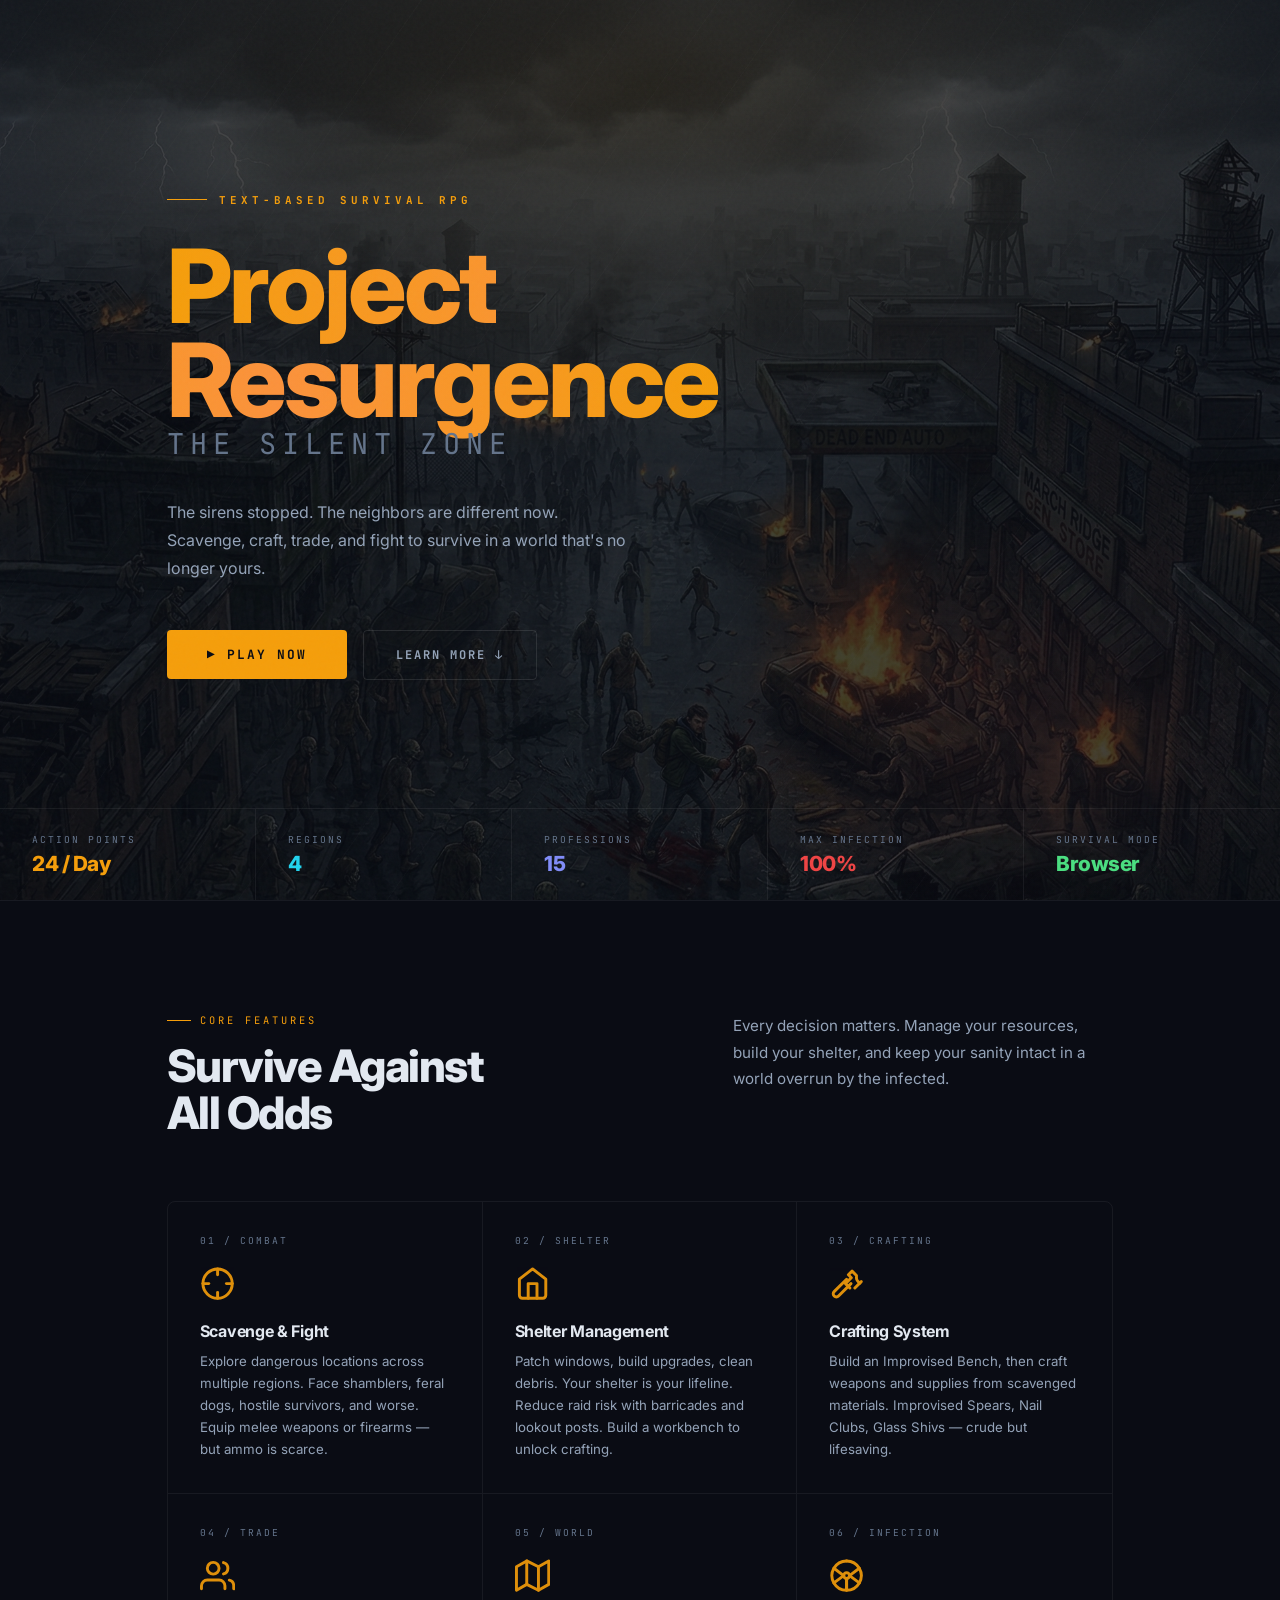
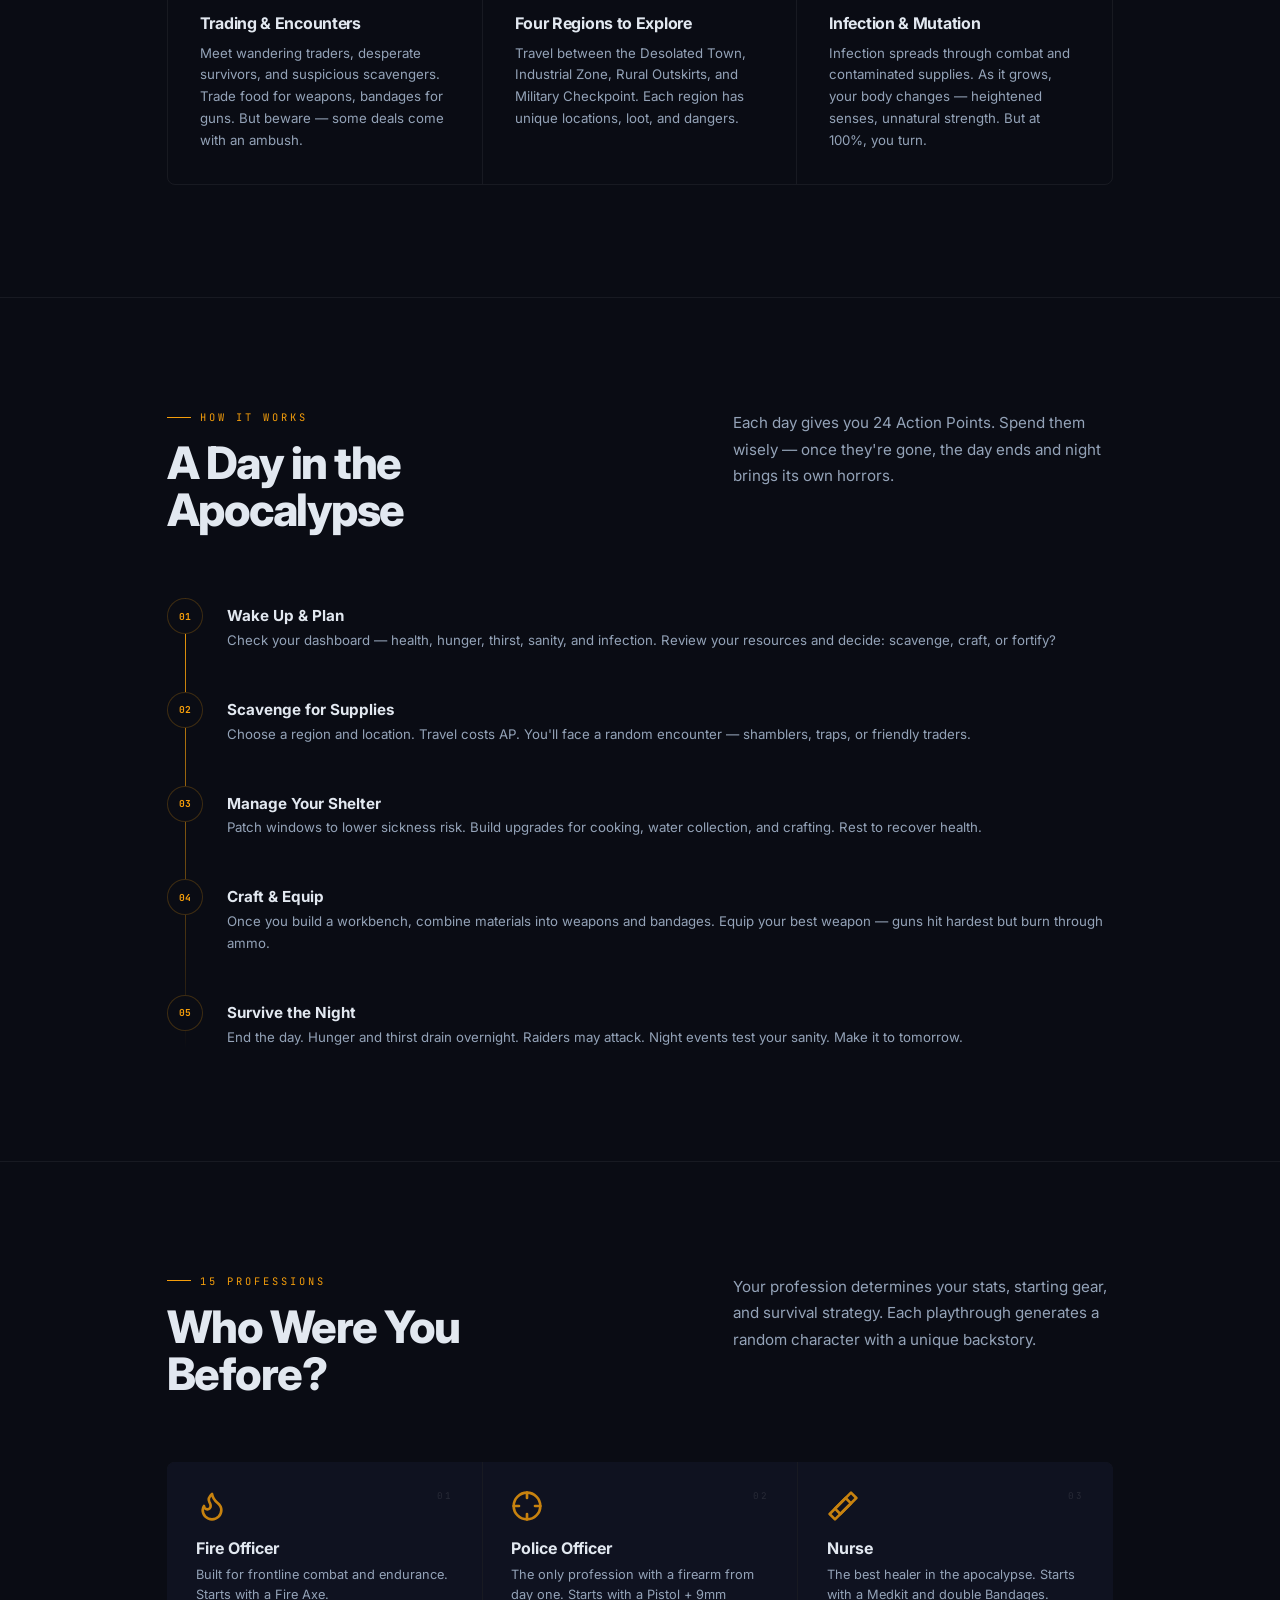
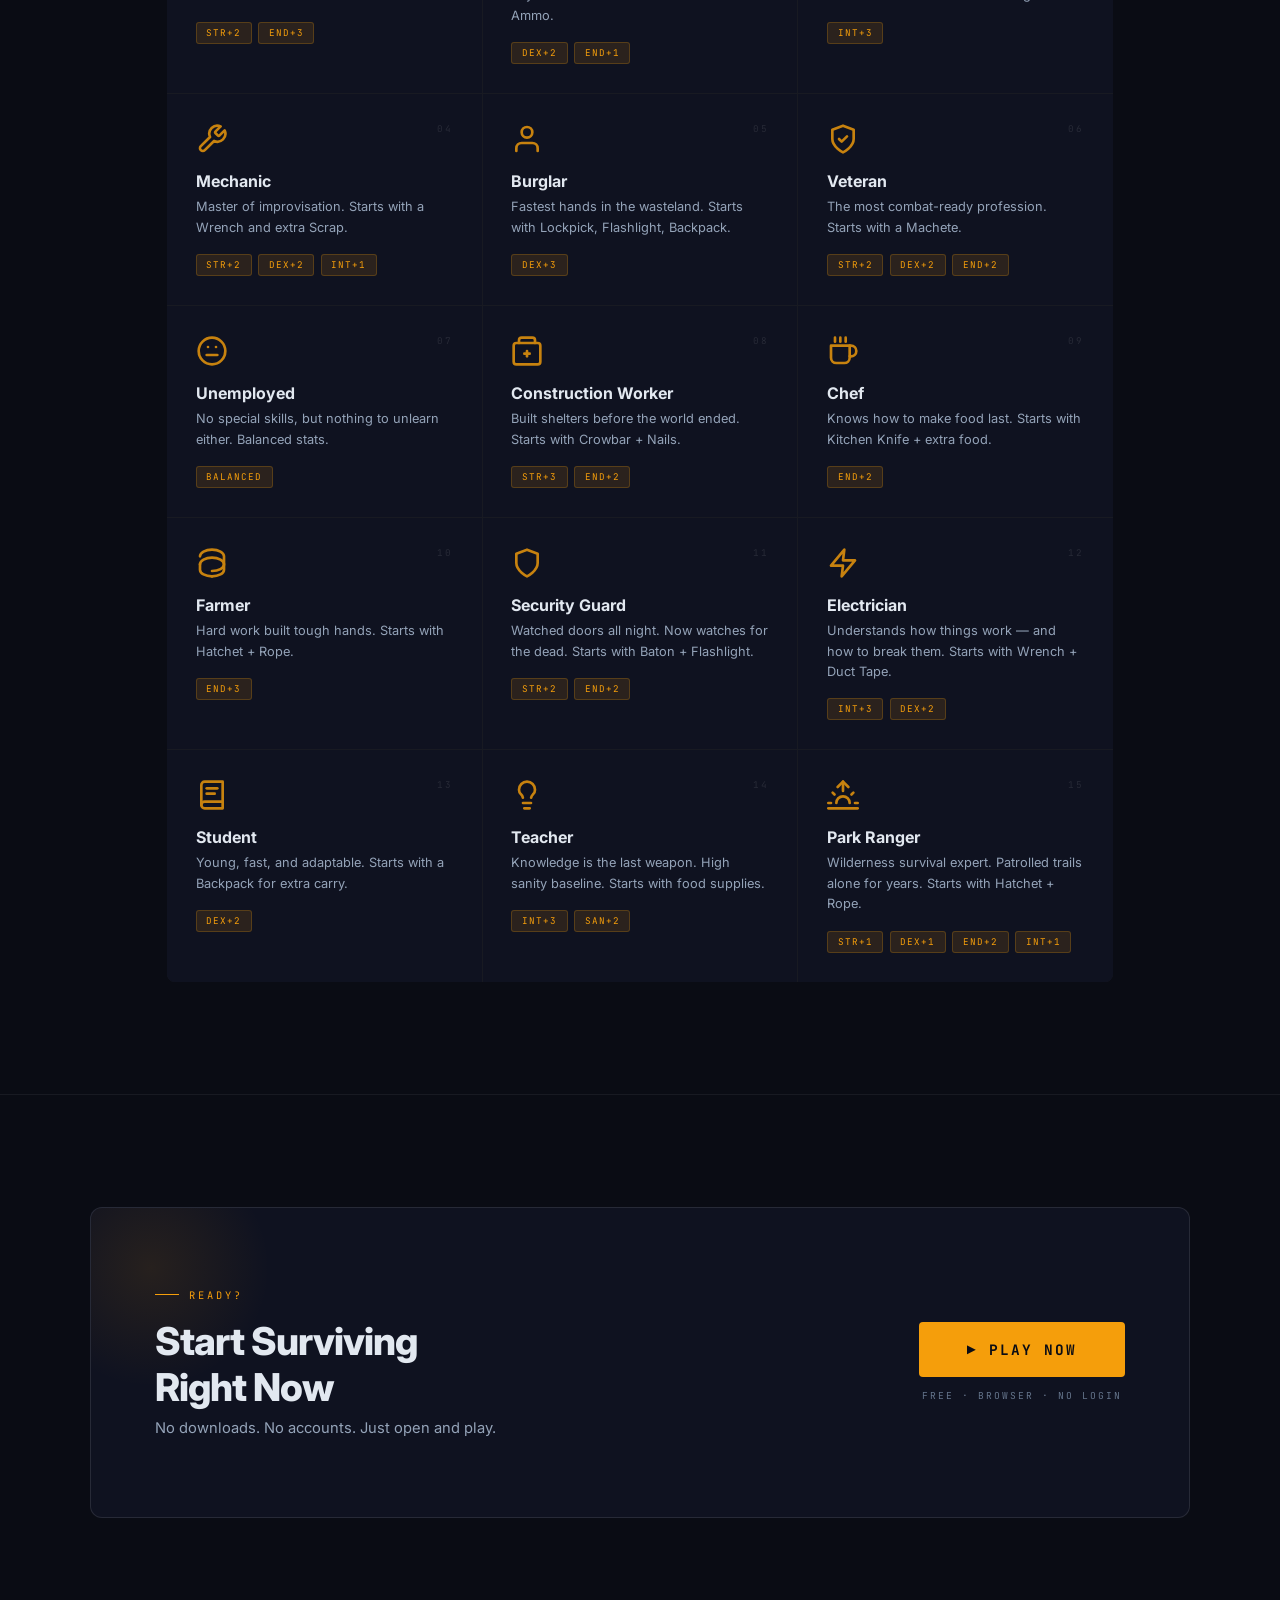
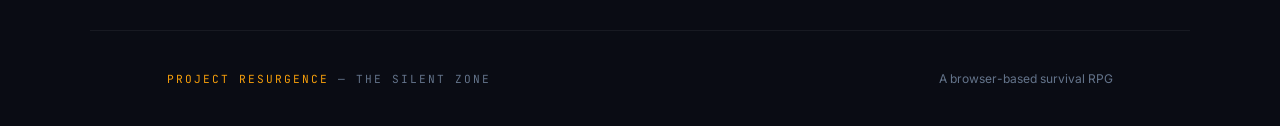
==== index.html @ 05649a19 "Initial commit" ====
<!DOCTYPE html>
<html lang="en">

<head>
  <meta charset="UTF-8">
  <meta name="viewport" content="width=device-width, initial-scale=1.0">
  <meta name="description"
    content="Project Resurgence: The Silent Zone — A text-based survival RPG set in a post-apocalyptic world. Scavenge, craft, trade, and survive.">
  <title>Project Resurgence: The Silent Zone</title>
  <link rel="icon"
    href="data:image/svg+xml,<svg xmlns='http://www.w3.org/2000/svg' viewBox='0 0 100 100'><text y='.9em' font-size='90' fill='%23f59e0b'>R</text></svg>">
  <link
    href="https://fonts.googleapis.com/css2?family=Inter:wght@300;400;500;600;700;800;900&family=JetBrains+Mono:wght@400;500;600&display=swap"
    rel="stylesheet">

  <style>
    *,
    *::before,
    *::after {
      box-sizing: border-box;
      margin: 0;
      padding: 0;
    }

    :root {
      --bg: #0a0c14;
      --bg-card: #0f1220;
      --bg-card2: #13172a;
      --text: #e2e8f0;
      --muted: #64748b;
      --sub: #94a3b8;
      --amber: #f59e0b;
      --amber-dim: rgba(245, 158, 11, 0.12);
      --amber-border: rgba(245, 158, 11, 0.22);
      --red: #ef4444;
      --green: #4ade80;
      --indigo: #818cf8;
      --cyan: #22d3ee;
      --border: rgba(255, 255, 255, 0.06);
      --border2: rgba(255, 255, 255, 0.1);
    }

    html {
      scroll-behavior: smooth;
    }

    body {
      font-family: 'Inter', -apple-system, sans-serif;
      background: var(--bg);
      color: var(--text);
      overflow-x: hidden;
    }

    /* ── NOISE OVERLAY ── */
    body::before {
      content: '';
      position: fixed;
      inset: 0;
      background-image: url("data:image/svg+xml,%3Csvg viewBox='0 0 256 256' xmlns='http://www.w3.org/2000/svg'%3E%3Cfilter id='n'%3E%3CfeTurbulence type='fractalNoise' baseFrequency='0.9' numOctaves='4' stitchTiles='stitch'/%3E%3C/filter%3E%3Crect width='100%25' height='100%25' filter='url(%23n)' opacity='1'/%3E%3C/svg%3E");
      opacity: 0.025;
      pointer-events: none;
      z-index: 9999;
    }

    /* ══════════════════════════════════════
       HERO
    ══════════════════════════════════════ */
    .hero {
      min-height: 100vh;
      display: grid;
      grid-template-rows: 1fr auto;
      position: relative;
      overflow: hidden;
      background: url('assets/banner.png') center center / cover no-repeat fixed;
    }

    .hero::before {
      content: '';
      position: absolute;
      inset: 0;
      background: rgba(10, 12, 20, 0.78);
      z-index: 0;
    }

    .hero>* {
      position: relative;
      z-index: 1;
    }

    /* Radial glow backdrop */
    .hero-glow {
      position: absolute;
      inset: 0;
      background:
        radial-gradient(ellipse 80% 60% at 50% 10%, rgba(245, 158, 11, 0.08) 0%, transparent 70%),
        radial-gradient(ellipse 40% 40% at 80% 80%, rgba(239, 68, 68, 0.04) 0%, transparent 60%);
      pointer-events: none;
    }

    /* Diagonal scan-line decoration */
    .hero-lines {
      position: absolute;
      inset: 0;
      background-image: repeating-linear-gradient(-55deg,
          transparent,
          transparent 60px,
          rgba(255, 255, 255, 0.012) 60px,
          rgba(255, 255, 255, 0.012) 61px);
      pointer-events: none;
    }

    .hero-inner {
      display: flex;
      flex-direction: column;
      justify-content: center;
      align-items: flex-start;
      padding: 8rem 6vw 4rem;
      position: relative;
      z-index: 1;
      max-width: 1100px;
      width: 100%;
      margin: 0 auto;
    }

    .hero-eyebrow {
      display: flex;
      align-items: center;
      gap: 0.75rem;
      margin-bottom: 2rem;
      opacity: 0;
      animation: fadeUp 0.7s ease 0.1s forwards;
    }

    .eyebrow-line {
      width: 40px;
      height: 1px;
      background: var(--amber);
    }

    .eyebrow-text {
      font-family: 'JetBrains Mono', monospace;
      font-size: 0.68rem;
      font-weight: 700;
      letter-spacing: 4px;
      text-transform: uppercase;
      color: var(--amber);
    }

    .hero-title {
      font-family: 'Inter', -apple-system, sans-serif;
      font-size: clamp(3.5rem, 8vw, 7.5rem);
      font-weight: 800;
      line-height: 0.92;
      letter-spacing: -3px;
      margin-bottom: 0.5rem;
      opacity: 0;
      animation: fadeUp 0.8s ease 0.2s forwards;
    }

    .hero-title .line-amber {
      background: linear-gradient(90deg, #f59e0b, #fb923c 50%, #f59e0b);
      -webkit-background-clip: text;
      -webkit-text-fill-color: transparent;
      background-clip: text;
    }

    .hero-title .line-sub {
      display: block;

      font-family: 'JetBrains Mono', monospace;
      font-style: normal;
      font-size: 0.28em;
      font-weight: 400;
      letter-spacing: 6px;
      text-transform: uppercase;
      color: var(--muted);
      -webkit-text-fill-color: var(--muted);
      margin-top: 0.15em;
    }

    .hero-body {
      max-width: 480px;
      color: var(--sub);
      font-size: 1rem;
      line-height: 1.75;
      margin: 2rem 0 3rem;
      font-weight: 400;
      opacity: 0;
      animation: fadeUp 0.8s ease 0.35s forwards;
    }

    .hero-actions {
      display: flex;
      gap: 1rem;
      align-items: center;
      flex-wrap: wrap;
      opacity: 0;
      animation: fadeUp 0.8s ease 0.5s forwards;
    }

    .btn-primary {
      font-family: 'JetBrains Mono', monospace;
      font-size: 0.8rem;
      font-weight: 700;
      letter-spacing: 2px;
      text-transform: uppercase;
      padding: 1rem 2.5rem;
      background: var(--amber);
      color: #0a0c14;
      border: none;
      border-radius: 4px;
      cursor: pointer;
      text-decoration: none;
      display: inline-flex;
      align-items: center;
      gap: 0.6rem;
      transition: all 0.2s ease;
      box-shadow: 0 0 0 0 rgba(245, 158, 11, 0.4);
    }

    .btn-primary:hover {
      background: #fbbf24;
      box-shadow: 0 0 30px rgba(245, 158, 11, 0.3);
      transform: translateY(-1px);
    }

    .btn-ghost {
      font-family: 'JetBrains Mono', monospace;
      font-size: 0.75rem;
      font-weight: 700;
      letter-spacing: 2px;
      text-transform: uppercase;
      padding: 1rem 2rem;
      background: transparent;
      color: var(--sub);
      border: 1px solid var(--border2);
      border-radius: 4px;
      cursor: pointer;
      text-decoration: none;
      transition: all 0.2s ease;
    }

    .btn-ghost:hover {
      border-color: var(--amber-border);
      color: var(--amber);
    }

    /* Hero stat strip */
    .hero-stats {
      position: relative;
      z-index: 1;
      border-top: 1px solid var(--border);
      display: grid;
      grid-template-columns: repeat(5, 1fr);
      opacity: 0;
      animation: fadeUp 0.8s ease 0.65s forwards;
    }

    .hstat {
      padding: 1.5rem 2rem;
      border-right: 1px solid var(--border);
      display: flex;
      flex-direction: column;
      gap: 0.3rem;
    }

    .hstat:last-child {
      border-right: none;
    }

    .hstat-label {
      font-family: 'JetBrains Mono', monospace;
      font-size: 0.6rem;
      letter-spacing: 2px;
      text-transform: uppercase;
      color: var(--muted);
    }

    .hstat-val {
      font-size: 1.3rem;
      font-weight: 800;
      letter-spacing: -0.5px;
    }

    .hstat-val.amber {
      color: var(--amber);
    }

    .hstat-val.red {
      color: var(--red);
    }

    .hstat-val.indigo {
      color: var(--indigo);
    }

    .hstat-val.green {
      color: var(--green);
    }

    .hstat-val.cyan {
      color: var(--cyan);
    }

    /* ── BIG DIVIDER NUMBER ── */
    .section-number {
      font-family: 'Inter', -apple-system, sans-serif;
      font-size: clamp(5rem, 10vw, 9rem);
      font-weight: 800;
      color: rgba(255, 255, 255, 0.025);
      letter-spacing: -4px;
      line-height: 1;
      pointer-events: none;
      user-select: none;
    }

    /* ══════════════════════════════════════
       SECTION BASE
    ══════════════════════════════════════ */
    .section {
      padding: 7rem 6vw;
      max-width: 1100px;
      margin: 0 auto;
    }

    .section-head {
      display: flex;
      align-items: flex-start;
      justify-content: space-between;
      gap: 3rem;
      margin-bottom: 4rem;
    }

    .section-head-left {
      flex: 1;
    }

    .section-label {
      font-family: 'JetBrains Mono', monospace;
      font-size: 0.65rem;
      letter-spacing: 3px;
      text-transform: uppercase;
      color: var(--amber);
      display: flex;
      align-items: center;
      gap: 0.6rem;
      margin-bottom: 1rem;
    }

    .section-label::before {
      content: '';
      display: inline-block;
      width: 24px;
      height: 1px;
      background: var(--amber);
    }

    .section-title {
      font-size: clamp(1.8rem, 3.5vw, 2.8rem);
      font-weight: 800;
      letter-spacing: -1.5px;
      line-height: 1.05;
    }

    .section-desc {
      color: var(--sub);
      font-size: 0.95rem;
      line-height: 1.75;
      max-width: 380px;
      font-weight: 400;
    }

    .full-divider {
      height: 1px;
      background: var(--border);
      width: 100%;
    }

    /* ══════════════════════════════════════
       FEATURES
    ══════════════════════════════════════ */
    .features-grid {
      display: grid;
      grid-template-columns: repeat(3, 1fr);
      gap: 0;
      border: 1px solid var(--border);
      border-radius: 8px;
      overflow: hidden;
    }

    .feat-card {
      padding: 2rem;
      border-right: 1px solid var(--border);
      border-bottom: 1px solid var(--border);
      position: relative;
      transition: background 0.25s ease;
      overflow: hidden;
    }

    .feat-card:hover {
      background: var(--bg-card2);
    }

    .feat-card:nth-child(3n) {
      border-right: none;
    }

    .feat-card:nth-child(4),
    .feat-card:nth-child(5),
    .feat-card:nth-child(6) {
      border-bottom: none;
    }

    .feat-card::after {
      content: '';
      position: absolute;
      top: 0;
      left: 0;
      right: 0;
      height: 2px;
      background: linear-gradient(90deg, var(--amber), transparent);
      transform: scaleX(0);
      transform-origin: left;
      transition: transform 0.3s ease;
    }

    .feat-card:hover::after {
      transform: scaleX(1);
    }

    .feat-num {
      font-family: 'JetBrains Mono', monospace;
      font-size: 0.6rem;
      color: var(--muted);
      letter-spacing: 2px;
      margin-bottom: 1.2rem;
    }

    .feat-icon {
      width: 2.2rem;
      height: 2.2rem;
      margin-bottom: 1rem;
      color: var(--amber);
      opacity: 0.9;
    }

    .feat-title {
      font-size: 1rem;
      font-weight: 700;
      letter-spacing: -0.3px;
      margin-bottom: 0.6rem;
    }

    .feat-body {
      font-size: 0.83rem;
      color: var(--sub);
      line-height: 1.65;
      font-weight: 400;
    }

    /* ══════════════════════════════════════
       HOW IT WORKS – TIMELINE
    ══════════════════════════════════════ */
    .how-wrap {
      display: block;
    }

    .timeline {
      display: flex;
      flex-direction: column;
      position: relative;
    }

    .timeline::before {
      content: '';
      position: absolute;
      left: 18px;
      top: 0;
      bottom: 0;
      width: 1px;
      background: linear-gradient(to bottom, var(--amber), transparent);
    }

    .tl-item {
      display: flex;
      gap: 1.5rem;
      padding-bottom: 2.5rem;
      position: relative;
    }

    .tl-item:last-child {
      padding-bottom: 0;
    }

    .tl-dot {
      width: 36px;
      height: 36px;
      border-radius: 50%;
      border: 1px solid var(--amber-border);
      background: var(--bg);
      display: flex;
      align-items: center;
      justify-content: center;
      flex-shrink: 0;
      font-family: 'JetBrains Mono', monospace;
      font-size: 0.6rem;
      font-weight: 700;
      color: var(--amber);
      position: relative;
      z-index: 1;
    }

    .tl-body h4 {
      font-size: 0.95rem;
      font-weight: 700;
      margin-bottom: 0.3rem;
      padding-top: 0.5rem;
    }

    .tl-body p {
      font-size: 0.83rem;
      color: var(--sub);
      line-height: 1.65;
      font-weight: 400;
    }

    /* AP display */
    .ap-panel {
      background: var(--bg-card);
      border: 1px solid var(--border);
      border-radius: 8px;
      padding: 2.5rem;
    }

    .ap-label {
      font-family: 'JetBrains Mono', monospace;
      font-size: 0.62rem;
      letter-spacing: 3px;
      color: var(--muted);
      text-transform: uppercase;
      margin-bottom: 1rem;
    }

    .ap-title {
      font-size: 1.2rem;
      font-weight: 800;
      margin-bottom: 0.4rem;
    }

    .ap-sub {
      font-size: 0.82rem;
      color: var(--sub);
      margin-bottom: 2rem;
      font-weight: 400;
    }

    .ap-bar-wrap {
      background: rgba(255, 255, 255, 0.05);
      border-radius: 4px;
      height: 6px;
      overflow: hidden;
      margin-bottom: 0.5rem;
    }

    .ap-bar {
      height: 100%;
      border-radius: 4px;
      background: linear-gradient(90deg, var(--amber), #fb923c);
      animation: shrink 6s ease-in-out infinite alternate;
    }

    @keyframes shrink {
      from {
        width: 100%;
      }

      to {
        width: 20%;
      }
    }

    .ap-bar-meta {
      display: flex;
      justify-content: space-between;
      font-family: 'JetBrains Mono', monospace;
      font-size: 0.65rem;
      color: var(--muted);
      margin-bottom: 2rem;
    }

    .stat-rows {
      display: flex;
      flex-direction: column;
      gap: 0.9rem;
    }

    .stat-row {
      display: flex;
      align-items: center;
      justify-content: space-between;
      gap: 1rem;
    }

    .stat-row-name {
      font-size: 0.8rem;
      color: var(--sub);
      display: flex;
      align-items: center;
      gap: 0.5rem;
      min-width: 80px;
    }

    .stat-pip {
      width: 6px;
      height: 6px;
      border-radius: 50%;
    }

    .stat-pip.health {
      background: var(--red);
    }

    .stat-pip.hunger {
      background: #fb923c;
    }

    .stat-pip.thirst {
      background: var(--cyan);
    }

    .stat-pip.sanity {
      background: var(--indigo);
    }

    .stat-pip.infect {
      background: var(--green);
    }

    .stat-mini-bar {
      flex: 1;
      height: 3px;
      background: rgba(255, 255, 255, 0.05);
      border-radius: 2px;
      overflow: hidden;
    }

    .stat-mini-fill {
      height: 100%;
      border-radius: 2px;
      transition: width 0.4s ease;
    }

    .fill-health {
      background: var(--red);
      width: 72%;
    }

    .fill-hunger {
      background: #fb923c;
      width: 45%;
    }

    .fill-thirst {
      background: var(--cyan);
      width: 60%;
    }

    .fill-sanity {
      background: var(--indigo);
      width: 88%;
    }

    .fill-infect {
      background: var(--green);
      width: 15%;
    }

    .stat-val-small {
      font-family: 'JetBrains Mono', monospace;
      font-size: 0.68rem;
      color: var(--muted);
      min-width: 36px;
      text-align: right;
    }

    /* ══════════════════════════════════════
       PROFESSIONS
    ══════════════════════════════════════ */
    .prof-grid {
      display: grid;
      grid-template-columns: repeat(3, 1fr);
      gap: 1px;
      background: var(--border);
      border-radius: 8px;
      overflow: hidden;
    }

    .prof-card {
      background: var(--bg-card);
      padding: 1.8rem;
      transition: background 0.2s ease;
      position: relative;
    }

    .prof-card:hover {
      background: var(--bg-card2);
    }

    .prof-card-top {
      display: flex;
      justify-content: space-between;
      align-items: flex-start;
      margin-bottom: 1rem;
    }

    .prof-icon {
      width: 2rem;
      height: 2rem;
      color: var(--amber);
      opacity: 0.8;
    }

    .prof-num {
      font-family: 'JetBrains Mono', monospace;
      font-size: 0.58rem;
      letter-spacing: 2px;
      color: var(--border2);
    }

    .prof-name {
      font-size: 1rem;
      font-weight: 700;
      margin-bottom: 0.4rem;
    }

    .prof-desc {
      font-size: 0.8rem;
      color: var(--sub);
      line-height: 1.6;
      font-weight: 400;
    }

    .prof-tags {
      display: flex;
      flex-wrap: wrap;
      gap: 0.4rem;
      margin-top: 1rem;
    }

    .prof-tag {
      font-family: 'JetBrains Mono', monospace;
      font-size: 0.58rem;
      padding: 0.25rem 0.6rem;
      border-radius: 3px;
      background: var(--amber-dim);
      border: 1px solid var(--amber-border);
      color: var(--amber);
      letter-spacing: 1px;
    }

    .prof-more {
      font-size: 0.8rem;
      color: var(--muted);
      font-family: 'JetBrains Mono', monospace;
      font-style: normal;
      margin-top: 1.5rem;
      padding: 1rem 1.5rem;
      border: 1px dashed var(--border2);
      border-radius: 6px;
      text-align: center;
      font-weight: 400;
    }

    /* ══════════════════════════════════════
       CTA
    ══════════════════════════════════════ */
    .cta-wrap {
      margin: 0 6vw 7rem;
      max-width: 1100px;
      margin-left: auto;
      margin-right: auto;
      background: var(--bg-card);
      border: 1px solid var(--border2);
      border-radius: 12px;
      padding: 5rem 4rem;
      display: flex;
      align-items: center;
      justify-content: space-between;
      gap: 3rem;
      position: relative;
      overflow: hidden;
    }

    .cta-wrap::before {
      content: '';
      position: absolute;
      top: -60px;
      left: -60px;
      width: 240px;
      height: 240px;
      border-radius: 50%;
      background: radial-gradient(circle, rgba(245, 158, 11, 0.1) 0%, transparent 70%);
      pointer-events: none;
    }

    .cta-left {
      position: relative;
      z-index: 1;
    }

    .cta-title {
      font-size: clamp(1.8rem, 3vw, 2.5rem);
      font-weight: 800;
      letter-spacing: -1px;
      margin-bottom: 0.6rem;
    }

    .cta-sub {
      font-size: 0.92rem;
      color: var(--sub);
      font-weight: 400;
    }

    .cta-right {
      position: relative;
      z-index: 1;
      flex-shrink: 0;
    }

    .cta-badge {
      font-family: 'JetBrains Mono', monospace;
      font-size: 0.6rem;
      letter-spacing: 2px;
      color: var(--muted);
      text-align: center;
      margin-top: 0.8rem;
      text-transform: uppercase;
    }

    /* ══════════════════════════════════════
       FOOTER
    ══════════════════════════════════════ */
    footer {
      border-top: 1px solid var(--border);
      padding: 2.5rem 6vw;
      display: flex;
      align-items: center;
      justify-content: space-between;
      max-width: 1100px;
      margin: 0 auto;
    }

    .footer-brand {
      font-family: 'JetBrains Mono', monospace;
      font-size: 0.7rem;
      color: var(--muted);
      letter-spacing: 2px;
    }

    .footer-brand span {
      color: var(--amber);
    }

    .footer-note {
      font-size: 0.75rem;
      color: var(--muted);
      font-weight: 400;
    }

    /* ══════════════════════════════════════
       ANIMATIONS
    ══════════════════════════════════════ */
    @keyframes fadeUp {
      from {
        opacity: 0;
        transform: translateY(20px);
      }

      to {
        opacity: 1;
        transform: translateY(0);
      }
    }

    /* Responsive styles are in css/mobile-style.css */
  </style>
</head>

<body>

  <!-- ═══════ HERO ═══════ -->
  <section class="hero">
    <div class="hero-glow"></div>
    <div class="hero-lines"></div>

    <div class="hero-inner">
      <div class="hero-eyebrow">
        <span class="eyebrow-line"></span>
        <span class="eyebrow-text">Text-Based Survival RPG</span>
      </div>

      <h1 class="hero-title">
        <span class="line-amber">Project<br>Resurgence</span>
        <span class="line-sub">The Silent Zone</span>
      </h1>

      <p class="hero-body">
        The sirens stopped. The neighbors are different now.<br>
        Scavenge, craft, trade, and fight to survive in a world that's no longer yours.
      </p>

      <div class="hero-actions">
        <a href="game.html" class="btn-primary">▶ Play Now</a>
        <a href="#features" class="btn-ghost">Learn More ↓</a>
      </div>
    </div>

    <div class="hero-stats">
      <div class="hstat">
        <span class="hstat-label">Action Points</span>
        <span class="hstat-val amber">24 / Day</span>
      </div>
      <div class="hstat">
        <span class="hstat-label">Regions</span>
        <span class="hstat-val cyan">4</span>
      </div>
      <div class="hstat">
        <span class="hstat-label">Professions</span>
        <span class="hstat-val indigo">15</span>
      </div>
      <div class="hstat">
        <span class="hstat-label">Max Infection</span>
        <span class="hstat-val red">100%</span>
      </div>
      <div class="hstat">
        <span class="hstat-label">Survival Mode</span>
        <span class="hstat-val green">Browser</span>
      </div>
    </div>
  </section>

  <!-- ═══════ FEATURES ═══════ -->
  <div class="full-divider"></div>
  <section class="section" id="features">
    <div class="section-head">
      <div class="section-head-left">
        <div class="section-label">Core Features</div>
        <h2 class="section-title">Survive Against<br>All Odds</h2>
      </div>
      <p class="section-desc">Every decision matters. Manage your resources, build your shelter, and keep your sanity
        intact in a world overrun by the infected.</p>
    </div>

    <div class="features-grid">
      <!-- 1 -->
      <div class="feat-card">
        <div class="feat-num">01 / COMBAT</div>
        <svg class="feat-icon" viewBox="0 0 24 24" fill="none" stroke="currentColor" stroke-width="2"
          stroke-linecap="round" stroke-linejoin="round">
          <circle cx="12" cy="12" r="10" />
          <line x1="22" y1="12" x2="18" y2="12" />
          <line x1="6" y1="12" x2="2" y2="12" />
          <line x1="12" y1="6" x2="12" y2="2" />
          <line x1="12" y1="22" x2="12" y2="18" />
        </svg>
        <div class="feat-title">Scavenge & Fight</div>
        <p class="feat-body">Explore dangerous locations across multiple regions. Face shamblers, feral dogs, hostile
          survivors, and worse. Equip melee weapons or firearms — but ammo is scarce.</p>
      </div>
      <!-- 2 -->
      <div class="feat-card">
        <div class="feat-num">02 / SHELTER</div>
        <svg class="feat-icon" viewBox="0 0 24 24" fill="none" stroke="currentColor" stroke-width="2"
          stroke-linecap="round" stroke-linejoin="round">
          <path d="M3 9l9-7 9 7v11a2 2 0 0 1-2 2H5a2 2 0 0 1-2-2z" />
          <polyline points="9 22 9 12 15 12 15 22" />
        </svg>
        <div class="feat-title">Shelter Management</div>
        <p class="feat-body">Patch windows, build upgrades, clean debris. Your shelter is your lifeline. Reduce raid
          risk with barricades and lookout posts. Build a workbench to unlock crafting.</p>
      </div>
      <!-- 3 -->
      <div class="feat-card">
        <div class="feat-num">03 / CRAFTING</div>
        <svg class="feat-icon" viewBox="0 0 24 24" fill="none" stroke="currentColor" stroke-width="2"
          stroke-linecap="round" stroke-linejoin="round">
          <path d="M15 12l-8.5 8.5c-.83.83-2.17.83-3 0a2.12 2.12 0 0 1 0-3L12 9" />
          <path d="M17.64 15L22 10.64" />
          <path d="M20.91 11.7l-1.25-1.25c-.6-.6-.93-1.4-.93-2.25V6.5l-3-3-2.5 2.5 2 2-4 4 3 3" />
        </svg>
        <div class="feat-title">Crafting System</div>
        <p class="feat-body">Build an Improvised Bench, then craft weapons and supplies from scavenged materials.
          Improvised Spears, Nail Clubs, Glass Shivs — crude but lifesaving.</p>
      </div>
      <!-- 4 -->
      <div class="feat-card">
        <div class="feat-num">04 / TRADE</div>
        <svg class="feat-icon" viewBox="0 0 24 24" fill="none" stroke="currentColor" stroke-width="2"
          stroke-linecap="round" stroke-linejoin="round">
          <path d="M17 21v-2a4 4 0 0 0-4-4H5a4 4 0 0 0-4 4v2" />
          <circle cx="9" cy="7" r="4" />
          <path d="M23 21v-2a4 4 0 0 0-3-3.87" />
          <path d="M16 3.13a4 4 0 0 1 0 7.75" />
        </svg>
        <div class="feat-title">Trading & Encounters</div>
        <p class="feat-body">Meet wandering traders, desperate survivors, and suspicious scavengers. Trade food for
          weapons, bandages for guns. But beware — some deals come with an ambush.</p>
      </div>
      <!-- 5 -->
      <div class="feat-card">
        <div class="feat-num">05 / WORLD</div>
        <svg class="feat-icon" viewBox="0 0 24 24" fill="none" stroke="currentColor" stroke-width="2"
          stroke-linecap="round" stroke-linejoin="round">
          <polygon points="1 6 1 22 8 18 16 22 23 18 23 2 16 6 8 2 1 6" />
          <line x1="8" y1="2" x2="8" y2="18" />
          <line x1="16" y1="6" x2="16" y2="22" />
        </svg>
        <div class="feat-title">Four Regions to Explore</div>
        <p class="feat-body">Travel between the Desolated Town, Industrial Zone, Rural Outskirts, and Military
          Checkpoint. Each region has unique locations, loot, and dangers.</p>
      </div>
      <!-- 6 -->
      <div class="feat-card">
        <div class="feat-num">06 / INFECTION</div>
        <svg class="feat-icon" viewBox="0 0 24 24" fill="none" stroke="currentColor" stroke-width="2"
          stroke-linecap="round" stroke-linejoin="round">
          <circle cx="12" cy="12" r="2" />
          <path d="M12 2a10 10 0 0 1 8.66 5L14 12" />
          <path d="M12 2a10 10 0 0 0-8.66 5L10 12" />
          <path d="M3.34 7A10 10 0 0 0 3.34 17l6.66-5" />
          <path d="M20.66 7a10 10 0 0 1 0 10L14 12" />
          <path d="M3.34 17A10 10 0 0 0 12 22l0-7.5" />
          <path d="M20.66 17A10 10 0 0 1 12 22l0-7.5" />
        </svg>
        <div class="feat-title">Infection & Mutation</div>
        <p class="feat-body">Infection spreads through combat and contaminated supplies. As it grows, your body changes
          — heightened senses, unnatural strength. But at 100%, you turn.</p>
      </div>
    </div>
  </section>

  <!-- ═══════ HOW IT WORKS ═══════ -->
  <div class="full-divider"></div>
  <section class="section" id="how-it-works">
    <div class="section-head">
      <div class="section-head-left">
        <div class="section-label">How It Works</div>
        <h2 class="section-title">A Day in the<br>Apocalypse</h2>
      </div>
      <p class="section-desc">Each day gives you 24 Action Points. Spend them wisely — once they're gone, the day ends
        and night brings its own horrors.</p>
    </div>

    <div class="how-wrap">
      <div class="timeline">
        <div class="tl-item">
          <div class="tl-dot">01</div>
          <div class="tl-body">
            <h4>Wake Up & Plan</h4>
            <p>Check your dashboard — health, hunger, thirst, sanity, and infection. Review your resources and decide:
              scavenge, craft, or fortify?</p>
          </div>
        </div>
        <div class="tl-item">
          <div class="tl-dot">02</div>
          <div class="tl-body">
            <h4>Scavenge for Supplies</h4>
            <p>Choose a region and location. Travel costs AP. You'll face a random encounter — shamblers, traps, or
              friendly traders.</p>
          </div>
        </div>
        <div class="tl-item">
          <div class="tl-dot">03</div>
          <div class="tl-body">
            <h4>Manage Your Shelter</h4>
            <p>Patch windows to lower sickness risk. Build upgrades for cooking, water collection, and crafting. Rest to
              recover health.</p>
          </div>
        </div>
        <div class="tl-item">
          <div class="tl-dot">04</div>
          <div class="tl-body">
            <h4>Craft & Equip</h4>
            <p>Once you build a workbench, combine materials into weapons and bandages. Equip your best weapon — guns
              hit hardest but burn through ammo.</p>
          </div>
        </div>
        <div class="tl-item">
          <div class="tl-dot">05</div>
          <div class="tl-body">
            <h4>Survive the Night</h4>
            <p>End the day. Hunger and thirst drain overnight. Raiders may attack. Night events test your sanity. Make
              it to tomorrow.</p>
          </div>
        </div>
      </div>

    </div>
  </section>

  <!-- ═══════ PROFESSIONS ═══════ -->
  <div class="full-divider"></div>
  <section class="section">
    <div class="section-head">
      <div class="section-head-left">
        <div class="section-label">15 Professions</div>
        <h2 class="section-title">Who Were You<br>Before?</h2>
      </div>
      <p class="section-desc">Your profession determines your stats, starting gear, and survival strategy. Each
        playthrough generates a random character with a unique backstory.</p>
    </div>

    <div class="prof-grid">
      <div class="prof-card">
        <div class="prof-card-top">
          <svg class="prof-icon" viewBox="0 0 24 24" fill="none" stroke="currentColor" stroke-width="2"
            stroke-linecap="round" stroke-linejoin="round">
            <path
              d="M8.5 14.5A2.5 2.5 0 0 0 11 12c0-1.38-.5-2-1-3-1.072-2.143-.224-4.054 2-6 .5 2.5 2 4.9 4 6.5 2 1.6 3 3.5 3 5.5a7 7 0 1 1-14 0c0-1.153.433-2.294 1-3a2.5 2.5 0 0 0 2.5 2.5z" />
          </svg>
          <span class="prof-num">01</span>
        </div>
        <div class="prof-name">Fire Officer</div>
        <p class="prof-desc">Built for frontline combat and endurance. Starts with a Fire Axe.</p>
        <div class="prof-tags"><span class="prof-tag">STR+2</span><span class="prof-tag">END+3</span></div>
      </div>

      <div class="prof-card">
        <div class="prof-card-top">
          <svg class="prof-icon" viewBox="0 0 24 24" fill="none" stroke="currentColor" stroke-width="2"
            stroke-linecap="round" stroke-linejoin="round">
            <circle cx="12" cy="12" r="10" />
            <line x1="22" y1="12" x2="18" y2="12" />
            <line x1="6" y1="12" x2="2" y2="12" />
            <line x1="12" y1="6" x2="12" y2="2" />
            <line x1="12" y1="22" x2="12" y2="18" />
          </svg>
          <span class="prof-num">02</span>
        </div>
        <div class="prof-name">Police Officer</div>
        <p class="prof-desc">The only profession with a firearm from day one. Starts with a Pistol + 9mm Ammo.</p>
        <div class="prof-tags"><span class="prof-tag">DEX+2</span><span class="prof-tag">END+1</span></div>
      </div>

      <div class="prof-card">
        <div class="prof-card-top">
          <svg class="prof-icon" viewBox="0 0 24 24" fill="none" stroke="currentColor" stroke-width="2"
            stroke-linecap="round" stroke-linejoin="round">
            <path d="M18 2l4 4-12 12-4-4z" />
            <path d="M2 18l4 4 12-12-4-4z" />
          </svg>
          <span class="prof-num">03</span>
        </div>
        <div class="prof-name">Nurse</div>
        <p class="prof-desc">The best healer in the apocalypse. Starts with a Medkit and double Bandages.</p>
        <div class="prof-tags"><span class="prof-tag">INT+3</span></div>
      </div>

      <div class="prof-card">
        <div class="prof-card-top">
          <svg class="prof-icon" viewBox="0 0 24 24" fill="none" stroke="currentColor" stroke-width="2"
            stroke-linecap="round" stroke-linejoin="round">
            <path
              d="M14.7 6.3a1 1 0 0 0 0 1.4l1.6 1.6a1 1 0 0 0 1.4 0l3.77-3.77a6 6 0 0 1-7.94 7.94l-6.91 6.91a2.12 2.12 0 0 1-3-3l6.91-6.91a6 6 0 0 1 7.94-7.94l-3.76 3.76z" />
          </svg>
          <span class="prof-num">04</span>
        </div>
        <div class="prof-name">Mechanic</div>
        <p class="prof-desc">Master of improvisation. Starts with a Wrench and extra Scrap.</p>
        <div class="prof-tags"><span class="prof-tag">STR+2</span><span class="prof-tag">DEX+2</span><span
            class="prof-tag">INT+1</span></div>
      </div>

      <div class="prof-card">
        <div class="prof-card-top">
          <svg class="prof-icon" viewBox="0 0 24 24" fill="none" stroke="currentColor" stroke-width="2"
            stroke-linecap="round" stroke-linejoin="round">
            <path d="M20 21v-2a4 4 0 0 0-4-4H8a4 4 0 0 0-4 4v2" />
            <circle cx="12" cy="7" r="4" />
          </svg>
          <span class="prof-num">05</span>
        </div>
        <div class="prof-name">Burglar</div>
        <p class="prof-desc">Fastest hands in the wasteland. Starts with Lockpick, Flashlight, Backpack.</p>
        <div class="prof-tags"><span class="prof-tag">DEX+3</span></div>
      </div>

      <div class="prof-card">
        <div class="prof-card-top">
          <svg class="prof-icon" viewBox="0 0 24 24" fill="none" stroke="currentColor" stroke-width="2"
            stroke-linecap="round" stroke-linejoin="round">
            <path d="M12 22s8-4 8-10V5l-8-3-8 3v7c0 6 8 10 8 10z" />
            <polyline points="9 12 11 14 15 10" />
          </svg>
          <span class="prof-num">06</span>
        </div>
        <div class="prof-name">Veteran</div>
        <p class="prof-desc">The most combat-ready profession. Starts with a Machete.</p>
        <div class="prof-tags"><span class="prof-tag">STR+2</span><span class="prof-tag">DEX+2</span><span
            class="prof-tag">END+2</span></div>
      </div>

      <div class="prof-card">
        <div class="prof-card-top">
          <svg class="prof-icon" viewBox="0 0 24 24" fill="none" stroke="currentColor" stroke-width="2"
            stroke-linecap="round" stroke-linejoin="round">
            <circle cx="12" cy="12" r="10" />
            <line x1="8" y1="15" x2="16" y2="15" />
            <line x1="9" y1="9" x2="9.01" y2="9" />
            <line x1="15" y1="9" x2="15.01" y2="9" />
          </svg>
          <span class="prof-num">07</span>
        </div>
        <div class="prof-name">Unemployed</div>
        <p class="prof-desc">No special skills, but nothing to unlearn either. Balanced stats.</p>
        <div class="prof-tags"><span class="prof-tag">BALANCED</span></div>
      </div>

      <div class="prof-card">
        <div class="prof-card-top">
          <svg class="prof-icon" viewBox="0 0 24 24" fill="none" stroke="currentColor" stroke-width="2"
            stroke-linecap="round" stroke-linejoin="round">
            <rect x="2" y="6" width="20" height="16" rx="2" />
            <path d="M6 6V4a2 2 0 0 1 2-2h8a2 2 0 0 1 2 2v2" />
            <line x1="12" y1="12" x2="12" y2="16" />
            <line x1="10" y1="14" x2="14" y2="14" />
          </svg>
          <span class="prof-num">08</span>
        </div>
        <div class="prof-name">Construction Worker</div>
        <p class="prof-desc">Built shelters before the world ended. Starts with Crowbar + Nails.</p>
        <div class="prof-tags"><span class="prof-tag">STR+3</span><span class="prof-tag">END+2</span></div>
      </div>

      <div class="prof-card">
        <div class="prof-card-top">
          <svg class="prof-icon" viewBox="0 0 24 24" fill="none" stroke="currentColor" stroke-width="2"
            stroke-linecap="round" stroke-linejoin="round">
            <path d="M17 8h1a4 4 0 0 1 0 8h-1" />
            <path d="M3 8h14v9a4 4 0 0 1-4 4H7a4 4 0 0 1-4-4V8z" />
            <line x1="6" y1="2" x2="6" y2="5" />
            <line x1="10" y1="2" x2="10" y2="5" />
            <line x1="14" y1="2" x2="14" y2="5" />
          </svg>
          <span class="prof-num">09</span>
        </div>
        <div class="prof-name">Chef</div>
        <p class="prof-desc">Knows how to make food last. Starts with Kitchen Knife + extra food.</p>
        <div class="prof-tags"><span class="prof-tag">END+2</span></div>
      </div>

      <div class="prof-card">
        <div class="prof-card-top">
          <svg class="prof-icon" viewBox="0 0 24 24" fill="none" stroke="currentColor" stroke-width="2"
            stroke-linecap="round" stroke-linejoin="round">
            <path d="M12 22c-4.97 0-9-2.24-9-5v-4" />
            <path d="M3 13c0-2.76 4.03-5 9-5s9 2.24 9 5-4.03 5-9 5" />
            <path d="M3 7c0-2.76 4.03-5 9-5s9 2.24 9 5v10c0 2.76-4.03 5-9 5" />
          </svg>
          <span class="prof-num">10</span>
        </div>
        <div class="prof-name">Farmer</div>
        <p class="prof-desc">Hard work built tough hands. Starts with Hatchet + Rope.</p>
        <div class="prof-tags"><span class="prof-tag">END+3</span></div>
      </div>

      <div class="prof-card">
        <div class="prof-card-top">
          <svg class="prof-icon" viewBox="0 0 24 24" fill="none" stroke="currentColor" stroke-width="2"
            stroke-linecap="round" stroke-linejoin="round">
            <path d="M12 22s8-4 8-10V5l-8-3-8 3v7c0 6 8 10 8 10z" />
          </svg>
          <span class="prof-num">11</span>
        </div>
        <div class="prof-name">Security Guard</div>
        <p class="prof-desc">Watched doors all night. Now watches for the dead. Starts with Baton + Flashlight.</p>
        <div class="prof-tags"><span class="prof-tag">STR+2</span><span class="prof-tag">END+2</span></div>
      </div>

      <div class="prof-card">
        <div class="prof-card-top">
          <svg class="prof-icon" viewBox="0 0 24 24" fill="none" stroke="currentColor" stroke-width="2"
            stroke-linecap="round" stroke-linejoin="round">
            <polygon points="13 2 3 14 12 14 11 22 21 10 12 10 13 2" />
          </svg>
          <span class="prof-num">12</span>
        </div>
        <div class="prof-name">Electrician</div>
        <p class="prof-desc">Understands how things work — and how to break them. Starts with Wrench + Duct Tape.</p>
        <div class="prof-tags"><span class="prof-tag">INT+3</span><span class="prof-tag">DEX+2</span></div>
      </div>

      <div class="prof-card">
        <div class="prof-card-top">
          <svg class="prof-icon" viewBox="0 0 24 24" fill="none" stroke="currentColor" stroke-width="2"
            stroke-linecap="round" stroke-linejoin="round">
            <path d="M4 19.5A2.5 2.5 0 0 1 6.5 17H20" />
            <path d="M6.5 2H20v20H6.5A2.5 2.5 0 0 1 4 19.5v-15A2.5 2.5 0 0 1 6.5 2z" />
            <line x1="8" y1="7" x2="16" y2="7" />
            <line x1="8" y1="11" x2="14" y2="11" />
          </svg>
          <span class="prof-num">13</span>
        </div>
        <div class="prof-name">Student</div>
        <p class="prof-desc">Young, fast, and adaptable. Starts with a Backpack for extra carry.</p>
        <div class="prof-tags"><span class="prof-tag">DEX+2</span></div>
      </div>

      <div class="prof-card">
        <div class="prof-card-top">
          <svg class="prof-icon" viewBox="0 0 24 24" fill="none" stroke="currentColor" stroke-width="2"
            stroke-linecap="round" stroke-linejoin="round">
            <line x1="9" y1="18" x2="15" y2="18" />
            <line x1="10" y1="22" x2="14" y2="22" />
            <path
              d="M15.09 14c.18-.98.65-1.74 1.41-2.5A4.65 4.65 0 0 0 18 8 6 6 0 0 0 6 8c0 1 .23 2.23 1.5 3.5A4.61 4.61 0 0 1 8.91 14" />
          </svg>
          <span class="prof-num">14</span>
        </div>
        <div class="prof-name">Teacher</div>
        <p class="prof-desc">Knowledge is the last weapon. High sanity baseline. Starts with food supplies.</p>
        <div class="prof-tags"><span class="prof-tag">INT+3</span><span class="prof-tag">SAN+2</span></div>
      </div>

      <div class="prof-card">
        <div class="prof-card-top">
          <svg class="prof-icon" viewBox="0 0 24 24" fill="none" stroke="currentColor" stroke-width="2"
            stroke-linecap="round" stroke-linejoin="round">
            <path d="M17 18a5 5 0 0 0-10 0" />
            <line x1="12" y1="2" x2="12" y2="9" />
            <line x1="4.22" y1="10.22" x2="5.64" y2="11.64" />
            <line x1="1" y1="18" x2="3" y2="18" />
            <line x1="21" y1="18" x2="23" y2="18" />
            <line x1="18.36" y1="11.64" x2="19.78" y2="10.22" />
            <line x1="23" y1="22" x2="1" y2="22" />
            <polyline points="8 6 12 2 16 6" />
          </svg>
          <span class="prof-num">15</span>
        </div>
        <div class="prof-name">Park Ranger</div>
        <p class="prof-desc">Wilderness survival expert. Patrolled trails alone for years. Starts with Hatchet + Rope.
        </p>
        <div class="prof-tags"><span class="prof-tag">STR+1</span><span class="prof-tag">DEX+1</span><span
            class="prof-tag">END+2</span><span class="prof-tag">INT+1</span></div>
      </div>
    </div>
  </section>

  <!-- ═══════ CTA ═══════ -->
  <div class="full-divider"></div>
  <div style="padding: 7rem 6vw;">
    <div class="cta-wrap" style="margin: 0 auto;">
      <div class="cta-left">
        <div class="section-label" style="margin-bottom: 1rem;">Ready?</div>
        <div class="cta-title">Start Surviving<br>Right Now</div>
        <p class="cta-sub">No downloads. No accounts. Just open and play.</p>
      </div>
      <div class="cta-right">
        <a href="game.html" class="btn-primary" style="font-size: 0.9rem; padding: 1.1rem 3rem;">▶ Play Now</a>
        <p class="cta-badge">Free · Browser · No Login</p>
      </div>
    </div>
  </div>

  <!-- ═══════ FOOTER ═══════ -->
  <footer>
    <div class="footer-brand"><span>PROJECT RESURGENCE</span> — THE SILENT ZONE</div>
    <div class="footer-note">A browser-based survival RPG</div>
  </footer>

</body>

</html>
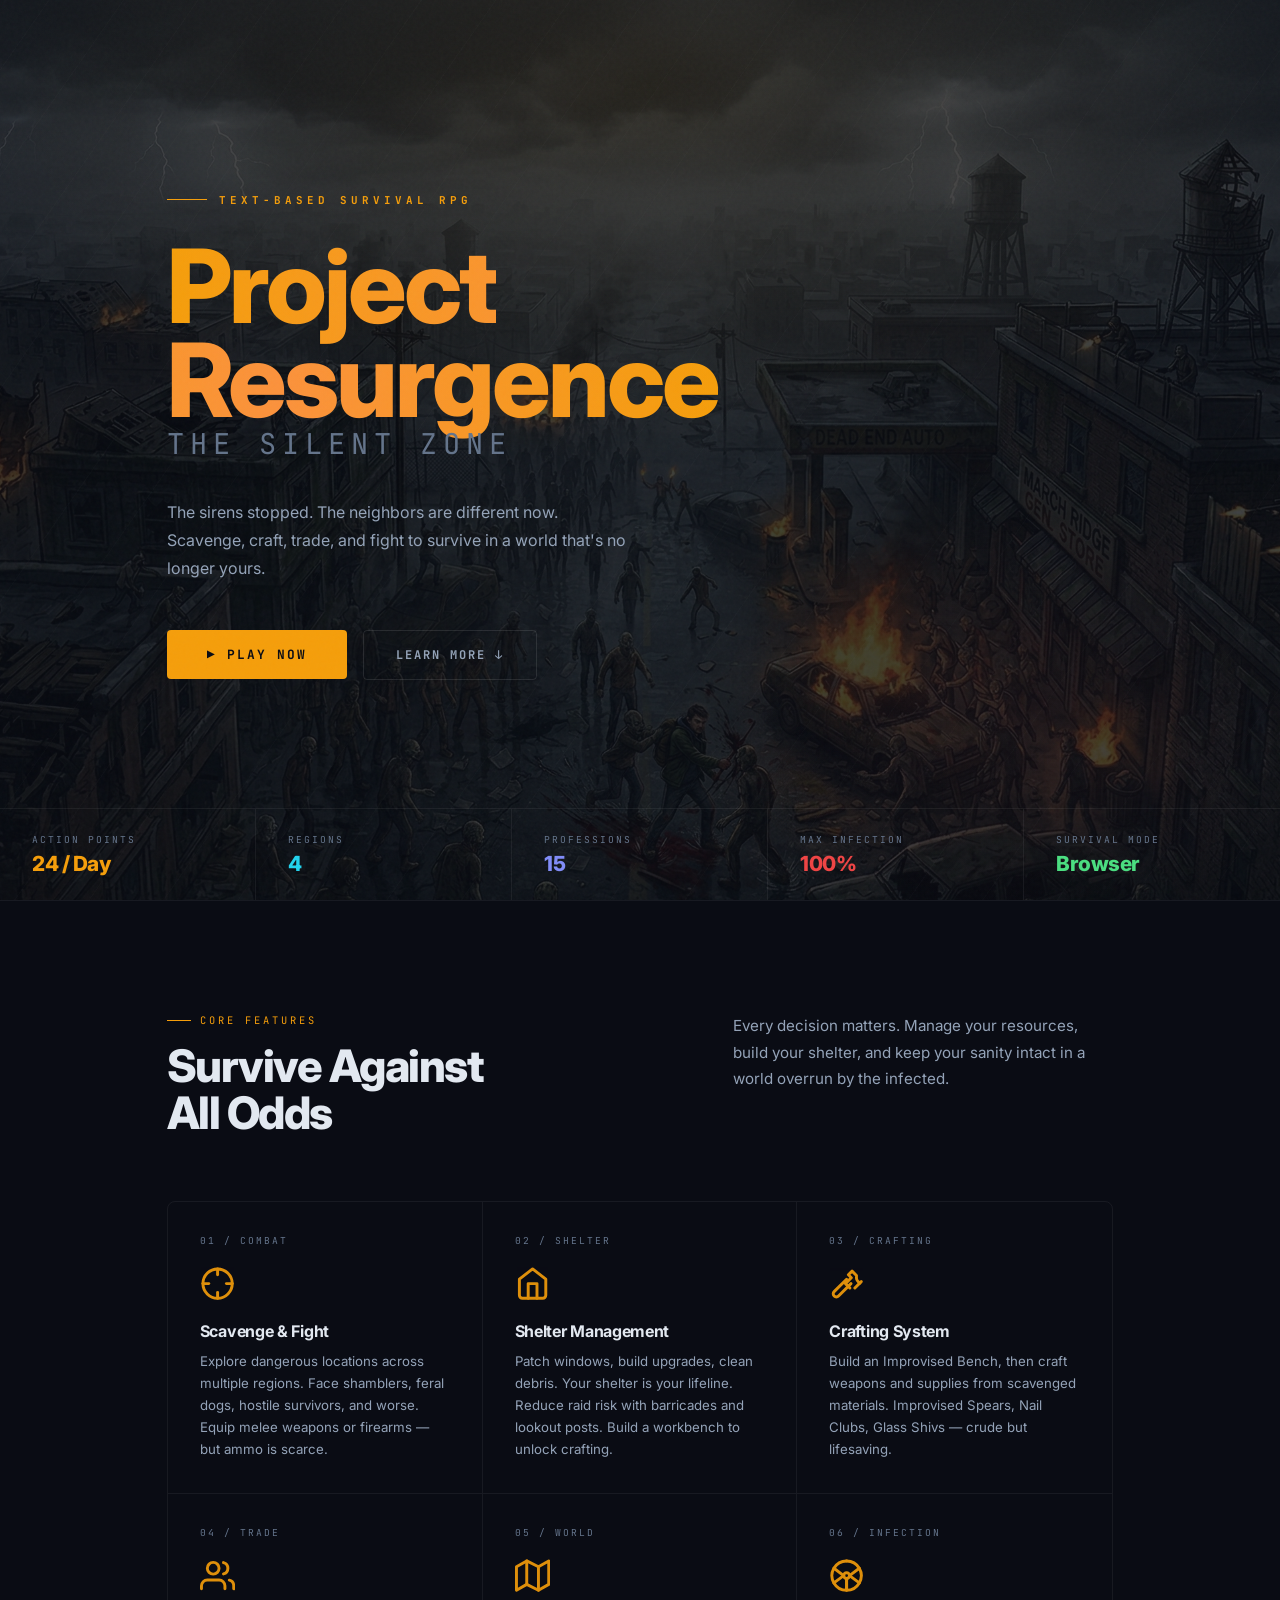
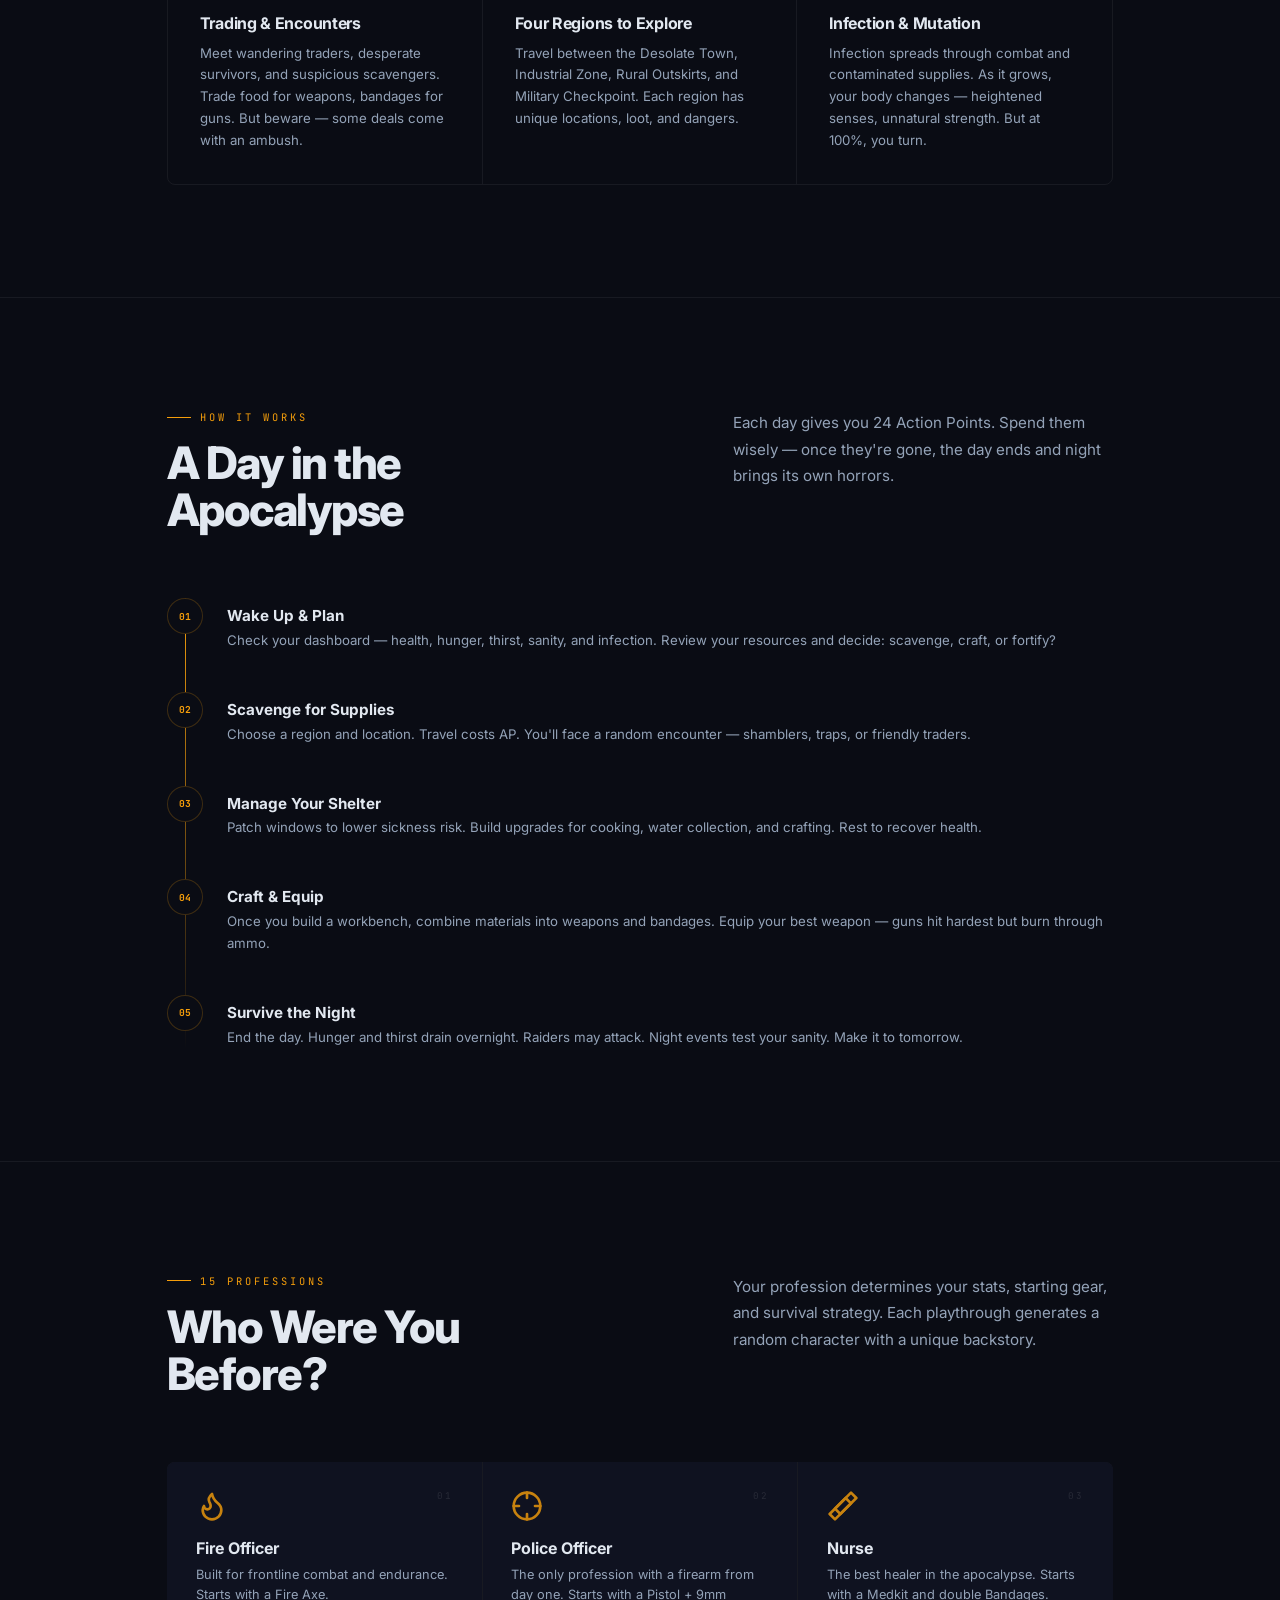
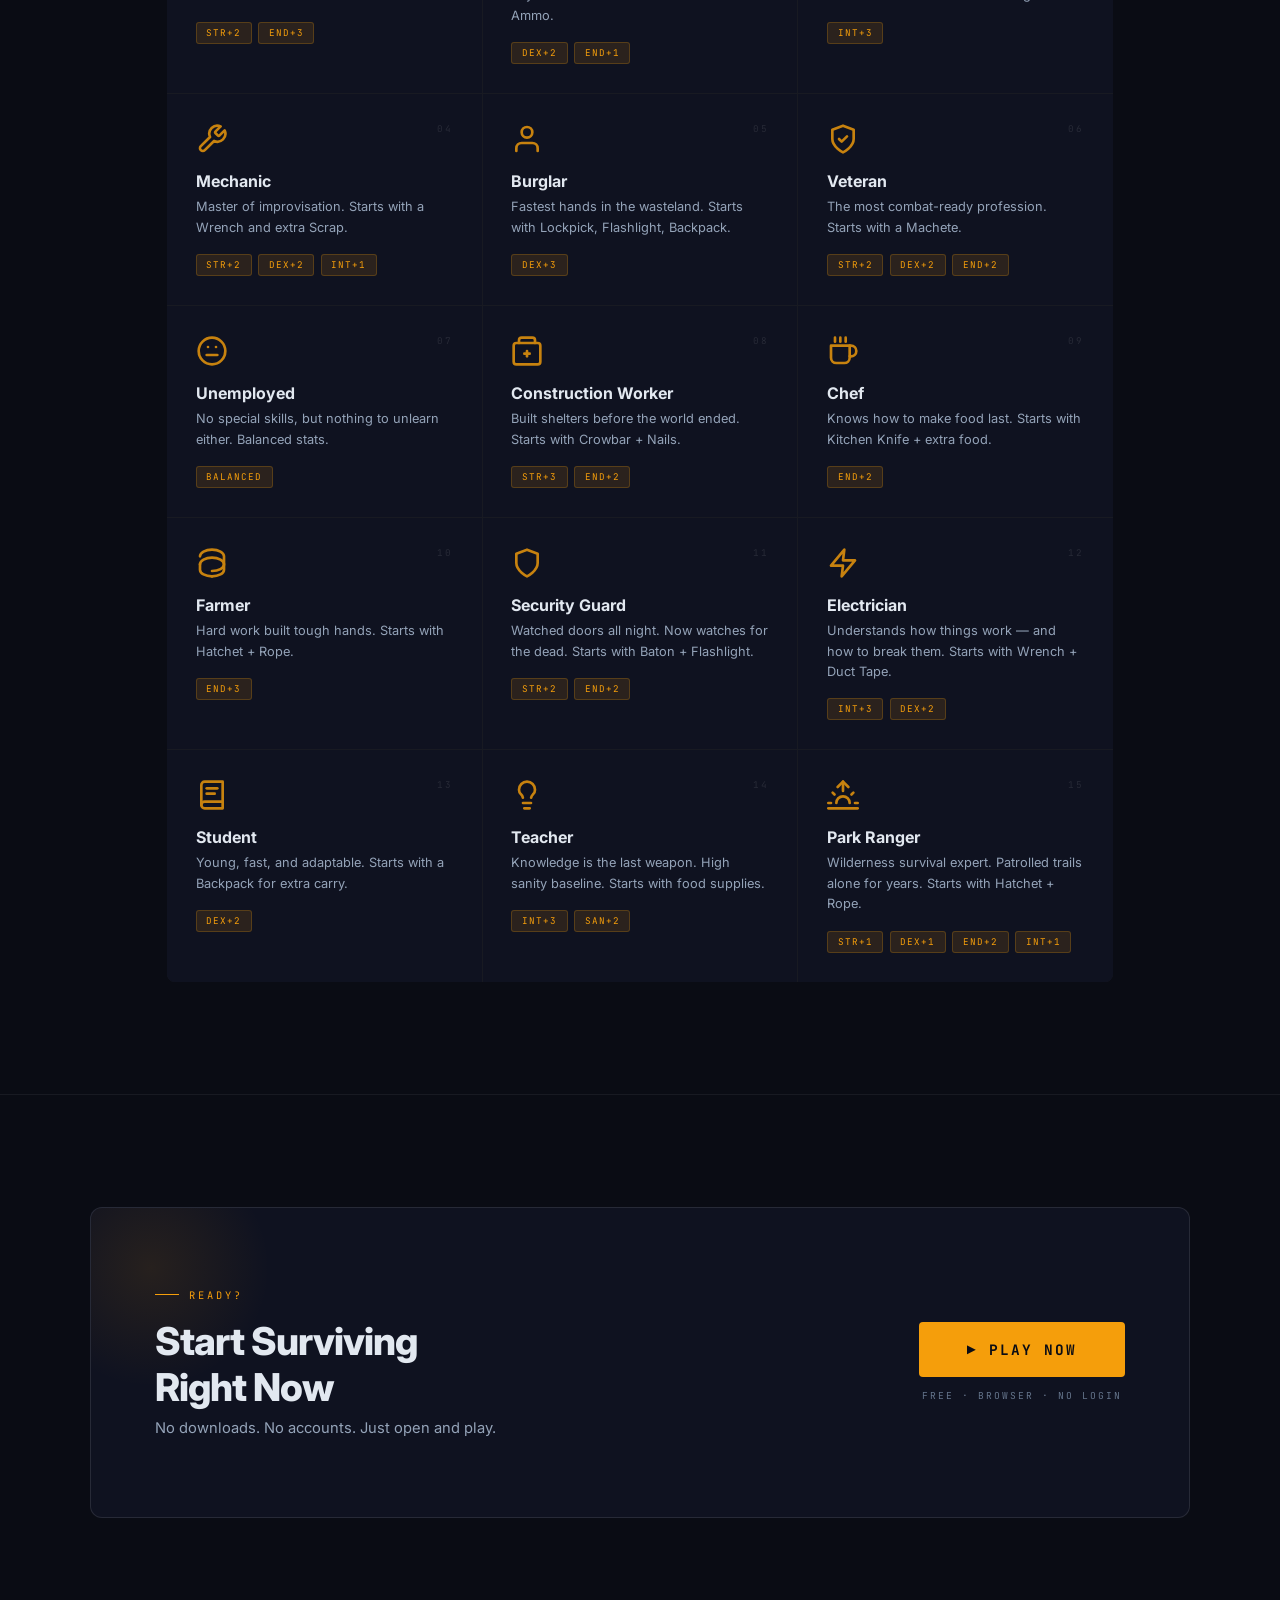
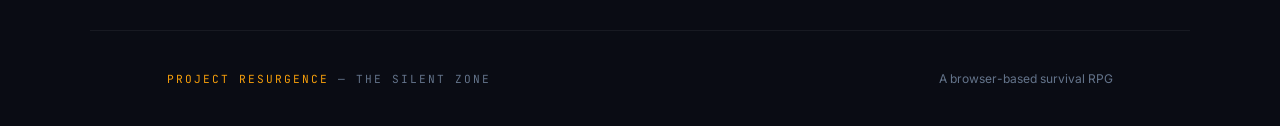
==== commit 15161179: "Fixed grammar mistakes" ====
--- a/index.html
+++ b/index.html
@@ -1016,7 +1016,7 @@
           <line x1="16" y1="6" x2="16" y2="22" />
         </svg>
         <div class="feat-title">Four Regions to Explore</div>
-        <p class="feat-body">Travel between the Desolated Town, Industrial Zone, Rural Outskirts, and Military
+        <p class="feat-body">Travel between the Desolate Town, Industrial Zone, Rural Outskirts, and Military
           Checkpoint. Each region has unique locations, loot, and dangers.</p>
       </div>
       <!-- 6 -->
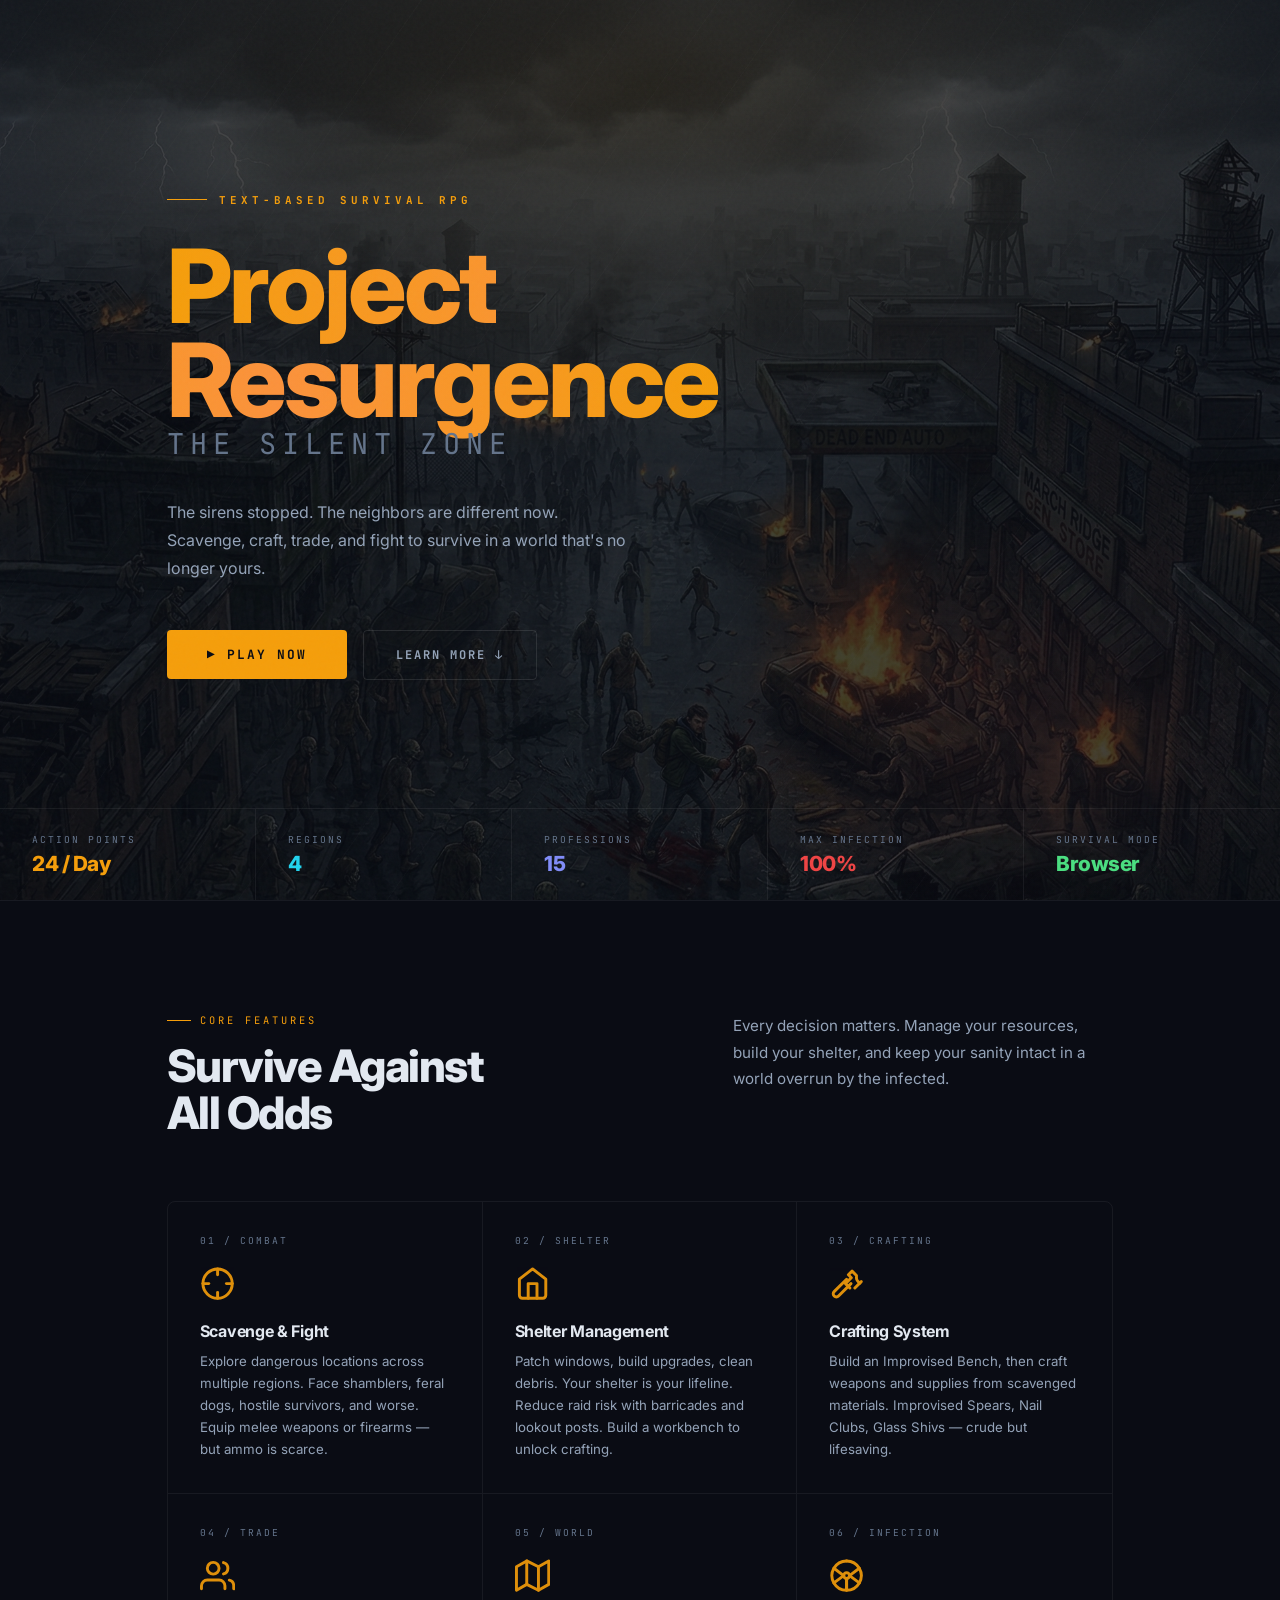
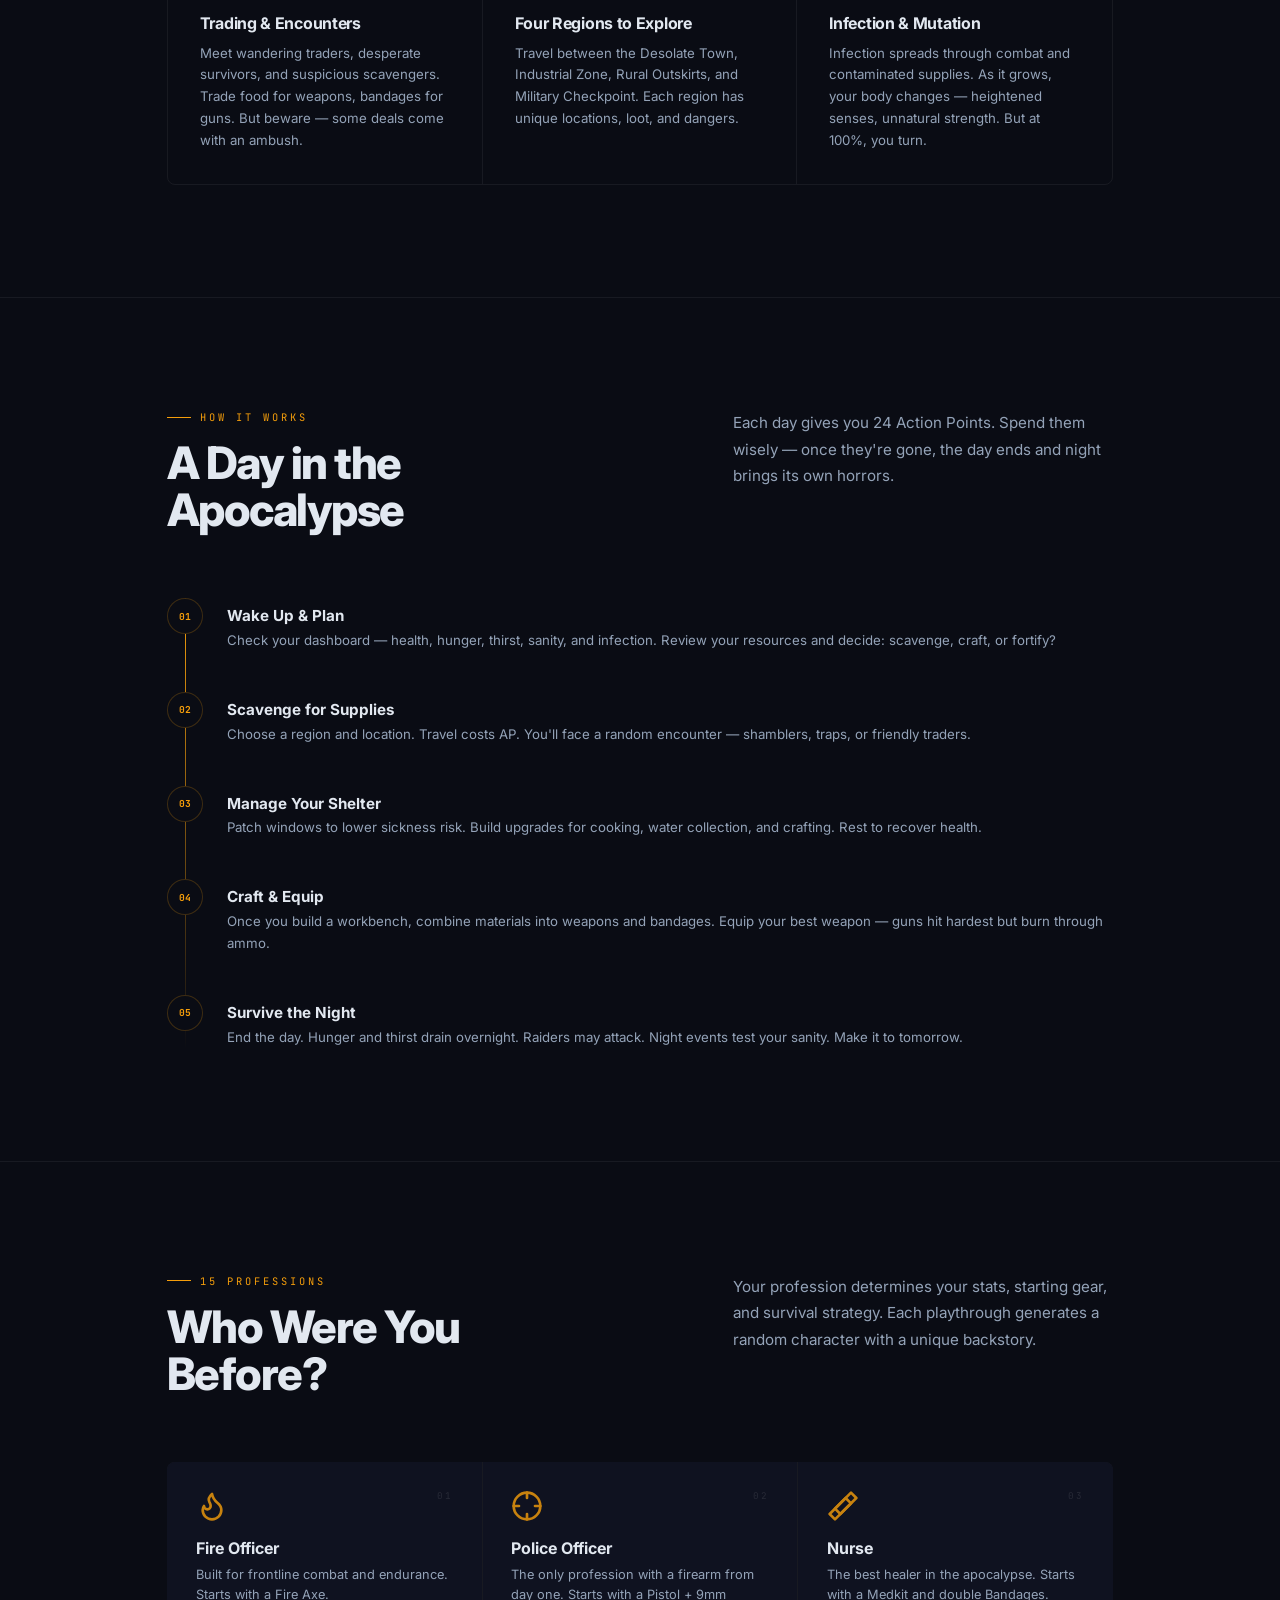
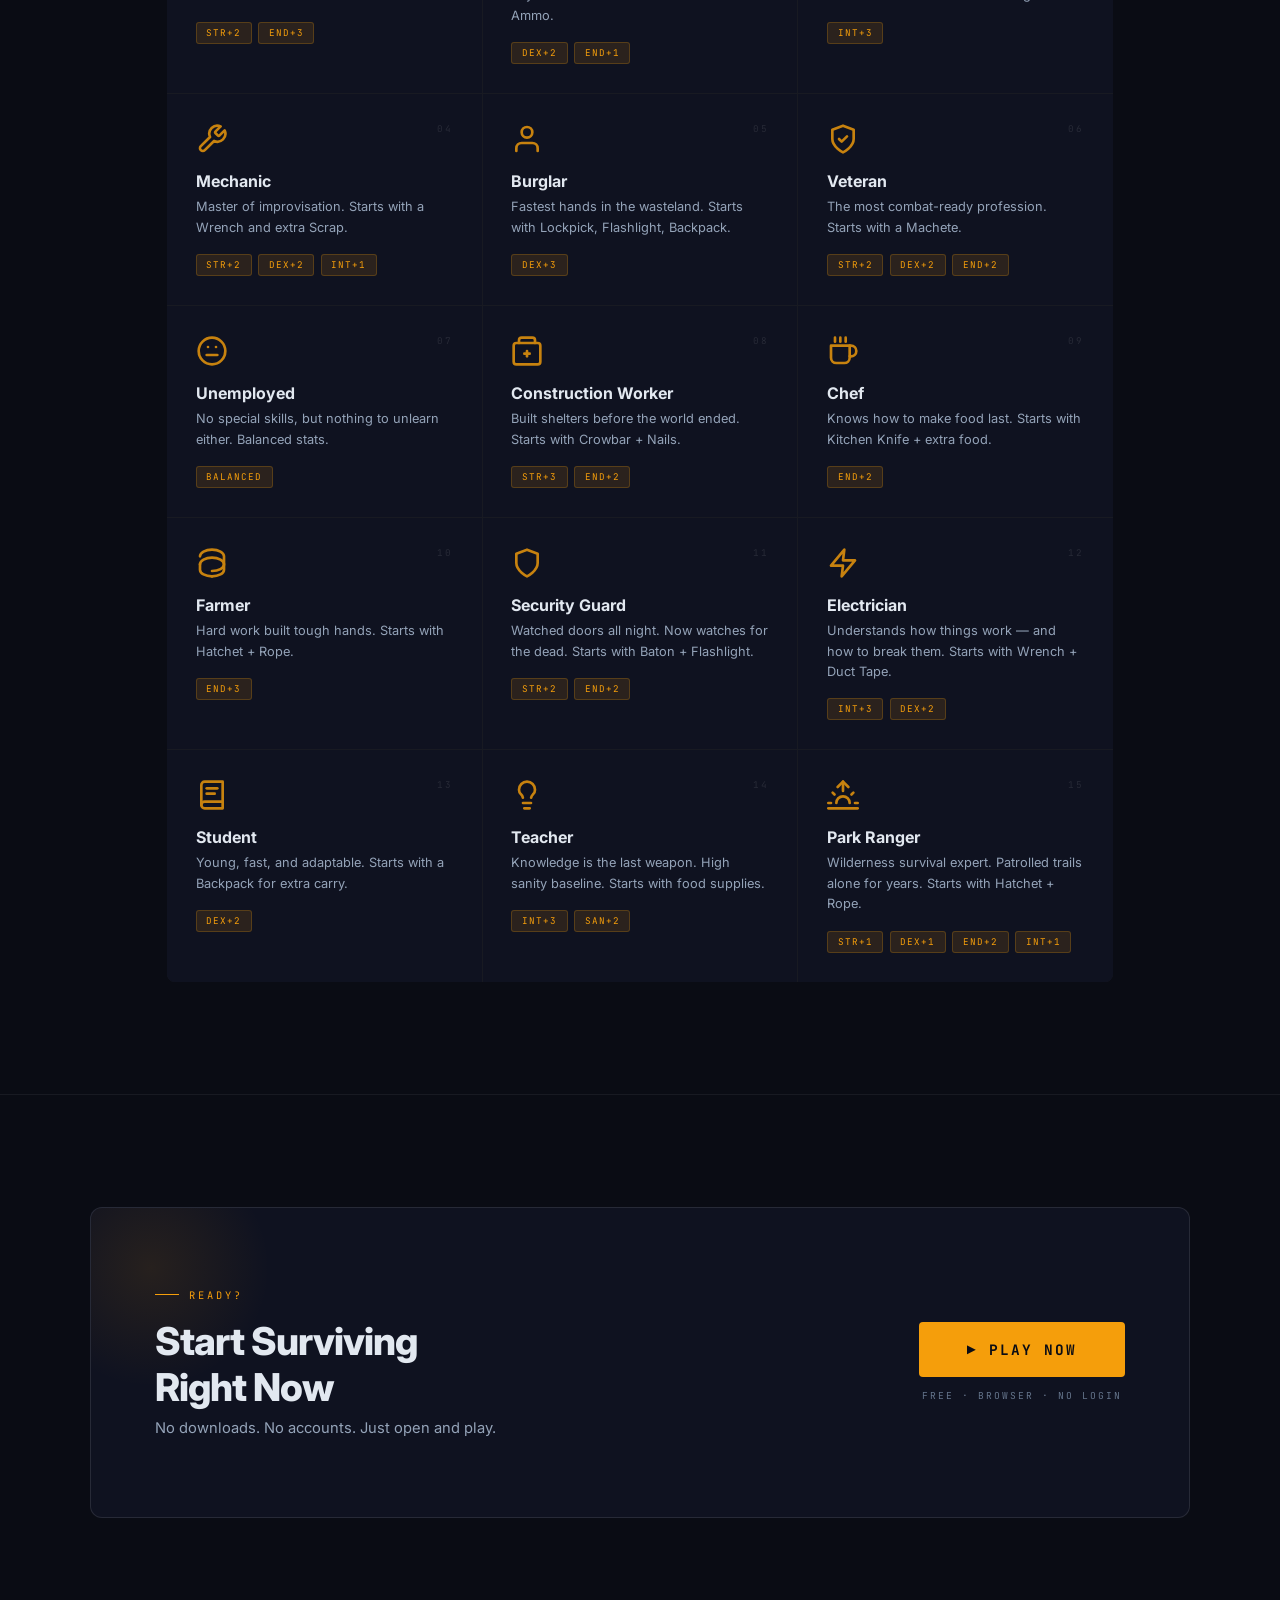
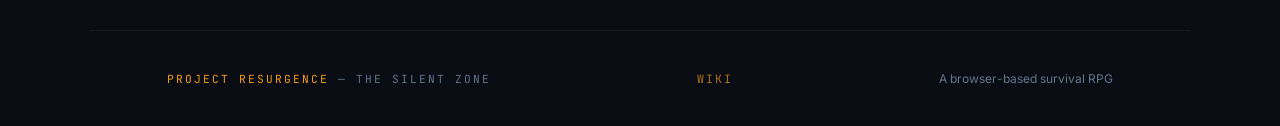
==== commit 34a4f5a0: "Added Wiki on landing page footer" ====
--- a/index.html
+++ b/index.html
@@ -867,6 +867,21 @@
       font-weight: 400;
     }
 
+    .footer-link {
+      font-family: 'JetBrains Mono', monospace;
+      font-size: 0.72rem;
+      color: var(--amber);
+      text-decoration: none;
+      letter-spacing: 2px;
+      text-transform: uppercase;
+      opacity: 0.7;
+      transition: opacity 0.2s ease;
+    }
+
+    .footer-link:hover {
+      opacity: 1;
+    }
+
     /* ══════════════════════════════════════
        ANIMATIONS
     ══════════════════════════════════════ */
@@ -1365,6 +1380,7 @@
   <!-- ═══════ FOOTER ═══════ -->
   <footer>
     <div class="footer-brand"><span>PROJECT RESURGENCE</span> — THE SILENT ZONE</div>
+    <a href="wiki.html" class="footer-link">Wiki</a>
     <div class="footer-note">A browser-based survival RPG</div>
   </footer>
 
